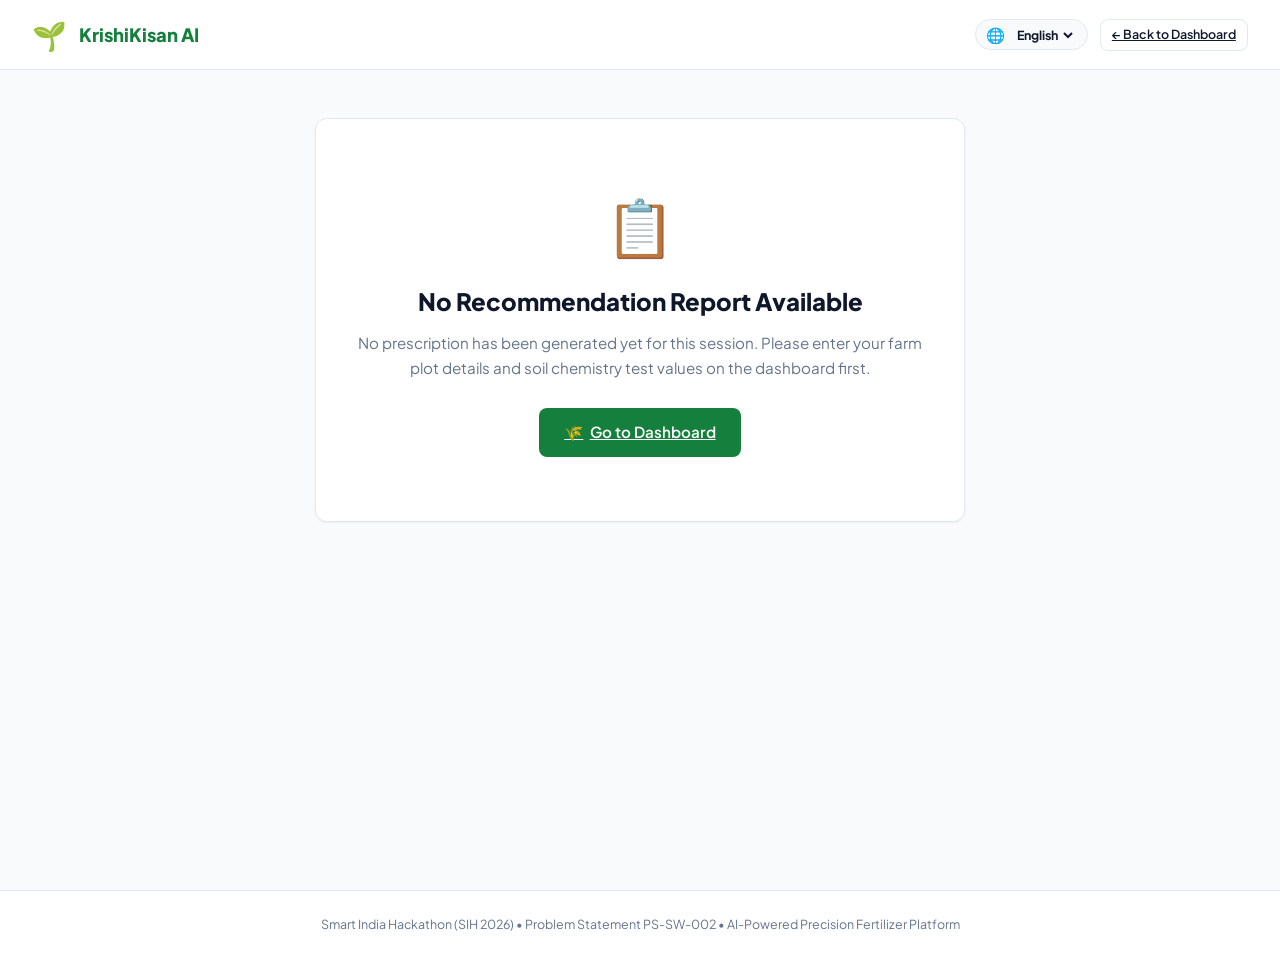
==== fertilizer_app/templates/report.html @ 24237298 "Fixed! AI Decision Drivers & Scientific Rationale Now Fully Translated" ====
<!DOCTYPE html>
<html lang="en">
<head>
    <meta charset="UTF-8">
    <meta name="viewport" content="width=device-width, initial-scale=1.0">
    <title>AI Precision Fertilizer Recommendation Report • KrishiKisan AI</title>
    <link rel="preconnect" href="https://fonts.googleapis.com">
    <link rel="preconnect" href="https://fonts.gstatic.com" crossorigin>
    <link href="https://fonts.googleapis.com/css2?family=Noto+Sans+Devanagari:wght@400;500;600;700;800&family=Noto+Sans+Gujarati:wght@400;500;600;700;800&family=Plus+Jakarta+Sans:wght@300;400;500;600;700;800&display=swap" rel="stylesheet">
    <link rel="stylesheet" href="/static/css/style.css">
</head>
<body>

    <!-- ====================================================================
         TOP NAVIGATION BAR
         ==================================================================== -->
    <header class="navbar">
        <div class="nav-brand">
            <div class="brand-icon">🌱</div>
            <div class="brand-text">
                <span class="brand-title" data-i18n="brand.title">KrishiKisan AI</span>
            </div>
        </div>
        <div class="nav-actions" style="display: flex; align-items: center; gap: 0.75rem;">
            <div class="lang-selector-wrap">
                <span class="lang-icon">🌐</span>
                <select id="langSelect" class="lang-selector-select" aria-label="Select language" onchange="window.i18n.setLanguage(this.value)">
                    <option value="en">English</option>
                    <option value="hi">हिन्दी</option>
                    <option value="gu">ગુજરાતી</option>
                </select>
            </div>
            <a href="/" class="btn btn-outline btn-sm" id="btnTopBack" data-i18n="nav.backDashboard">← Back to Dashboard</a>
        </div>
    </header>

    <!-- ====================================================================
         REPORT MAIN CONTAINER
         ==================================================================== -->
    <main class="app-container report-page-container">
        
        <!-- Empty State Container (shown when no report data exists) -->
        <div id="reportEmptyState" class="card empty-state-card" style="display: none; text-align: center; padding: 4rem 2rem; max-width: 650px; margin: 3rem auto;">
            <div style="font-size: 3.5rem; margin-bottom: 1rem;">📋</div>
            <h2 style="font-weight: 800; color: var(--text-main); margin-bottom: 0.75rem;" data-i18n="report.emptyTitle">No Recommendation Report Available</h2>
            <p style="color: var(--text-muted); font-size: 0.95rem; line-height: 1.6; margin-bottom: 1.75rem;" data-i18n="report.emptyText">
                No prescription has been generated yet for this session. Please enter your farm plot details and soil chemistry test values on the dashboard first.
            </p>
            <a href="/" class="btn btn-primary" style="padding: 0.75rem 1.5rem; font-size: 0.95rem;">
                <span>🌾</span> <span data-i18n="report.goDashboard">Go to Dashboard</span>
            </a>
        </div>

        <!-- Full Recommendation Report Content -->
        <div id="reportContent" style="display: none;">

            <!-- Report Header Card -->
            <div class="card report-header-card" style="margin-bottom: 1.5rem;">
                <div class="report-header-flex">
                    <div>
                        <span class="badge badge-accent" style="margin-bottom: 0.5rem; display: inline-block;" data-i18n="report.badgeOfficial">Official Agronomic Prescription</span>
                        <h1 class="report-title" data-i18n="report.title">Precision Fertilizer Recommendation Report</h1>
                        <p class="report-subtitle" data-i18n="report.subtitle">
                            AI Multi-Model Ensemble & ICAR Stoichiometric Nutrient Prescription
                        </p>
                    </div>
                    <div class="report-meta-box">
                        <div class="meta-pill">
                            <span class="meta-label" data-i18n="report.idLabel">Report ID:</span>
                            <strong id="repId">#-</strong>
                        </div>
                        <div class="meta-pill">
                            <span class="meta-label" data-i18n="report.generatedLabel">Generated:</span>
                            <span id="repDate">-</span>
                        </div>
                    </div>
                </div>

                <!-- Plot & Crop Context Strip -->
                <div class="plot-context-strip">
                    <div class="context-item">
                        <span class="context-icon">🌾</span>
                        <div>
                            <span class="context-label" data-i18n="report.targetCrop">Target Crop</span>
                            <strong class="context-val" id="repCrop">-</strong>
                        </div>
                    </div>
                    <div class="context-item">
                        <span class="context-icon">📐</span>
                        <div>
                            <span class="context-label" data-i18n="report.fieldArea">Field Area</span>
                            <strong class="context-val" id="repArea">-</strong>
                        </div>
                    </div>
                    <div class="context-item">
                        <span class="context-icon">🏜️</span>
                        <div>
                            <span class="context-label" data-i18n="report.soilTexture">Soil Texture</span>
                            <strong class="context-val" id="repSoilType">-</strong>
                        </div>
                    </div>
                    <div class="context-item">
                        <span class="context-icon">📍</span>
                        <div>
                            <span class="context-label" data-i18n="report.sourceBenchmark">Source Benchmark</span>
                            <strong class="context-val" id="repSource">Field Test</strong>
                        </div>
                    </div>
                </div>
            </div>

            <!-- Primary Recommendation Banner -->
            <div class="card primary-rec-banner" style="margin-bottom: 1.5rem;">
                <div class="banner-top">
                    <div>
                        <span class="banner-tag" data-i18n="report.primaryTag">Recommended Primary Formulation</span>
                        <h2 class="banner-product" id="repPrimaryFertilizer" style="font-size: 1.4rem; margin-top: 0.35rem;">-</h2>
                    </div>
                    <div class="banner-cost">
                        <span class="cost-label" data-i18n="report.estCost">Est. Total Fertilizer Cost</span>
                        <span class="cost-value" id="repTotalCost">₹0</span>
                    </div>
                </div>
                
                <div class="banner-metrics">
                    <div class="metric-item">
                        <span class="metric-label" data-i18n="report.totalQty">Total Fertilizer Quantity</span>
                        <span class="metric-val" id="repTotalQuantity">0 kg</span>
                    </div>
                    <div class="metric-item">
                        <span class="metric-label" data-i18n="report.aiConfidence">AI Model Confidence</span>
                        <span class="metric-val" id="repConfidence" style="color: #ffffff; font-weight: 800;">99.7%</span>
                    </div>
                    <div class="metric-item">
                        <span class="metric-label" data-i18n="report.appWindow">Weather Application Window</span>
                        <span class="metric-val" id="repWeatherSafety">Optimal</span>
                    </div>
                </div>
            </div>

            <!-- Warnings / Alerts Container -->
            <div id="repWarningsContainer" style="margin-bottom: 1.5rem;"></div>

            <!-- Grid Layout for Nutrient Status and Split Schedule -->
            <div class="report-grid-2col" style="display: grid; grid-template-columns: 1fr 1fr; gap: 1.5rem; margin-bottom: 1.5rem;">
                
                <!-- Left: Soil Nutrient Status Matrix -->
                <div class="card">
                    <div class="card-header">
                        <h2 class="card-title"><span>📊</span> <span data-i18n="report.diagTitle">Soil Nutrient Status & Balance</span></h2>
                        <span class="badge badge-accent" data-i18n="report.diagMatrix">Diagnostic Matrix</span>
                    </div>

                    <div class="nutrient-bar-group" style="margin-bottom: 1.25rem;">
                        <div class="nutrient-bar-header">
                            <div>
                                <strong data-i18n="report.nutrientN">Nitrogen (N)</strong>
                                <span class="unit" id="repNVal">(0.0 kg/ha)</span>
                            </div>
                            <span class="badge" id="repNStatus">LOW</span>
                        </div>
                        <div class="progress-track" style="margin-top: 0.4rem;">
                            <div class="progress-fill fill-n" id="repNBar" style="width: 35%;"></div>
                        </div>
                    </div>

                    <div class="nutrient-bar-group" style="margin-bottom: 1.25rem;">
                        <div class="nutrient-bar-header">
                            <div>
                                <strong data-i18n="report.nutrientP">Phosphorus (P₂O₅)</strong>
                                <span class="unit" id="repPVal">(0.0 kg/ha)</span>
                            </div>
                            <span class="badge" id="repPStatus">MEDIUM</span>
                        </div>
                        <div class="progress-track" style="margin-top: 0.4rem;">
                            <div class="progress-fill fill-p" id="repPBar" style="width: 50%;"></div>
                        </div>
                    </div>

                    <div class="nutrient-bar-group" style="margin-bottom: 1.25rem;">
                        <div class="nutrient-bar-header">
                            <div>
                                <strong data-i18n="report.nutrientK">Potassium (K₂O)</strong>
                                <span class="unit" id="repKVal">(0.0 kg/ha)</span>
                            </div>
                            <span class="badge" id="repKStatus">MEDIUM</span>
                        </div>
                        <div class="progress-track" style="margin-top: 0.4rem;">
                            <div class="progress-fill fill-k" id="repKBar" style="width: 65%;"></div>
                        </div>
                    </div>

                    <!-- Soil Chemistry & Micronutrient Badges -->
                    <div style="border-top: 1px solid var(--border-color); padding-top: 1rem; margin-top: 1rem;">
                        <div class="soil-chem-grid">
                            <div class="soil-chem-item">
                                <span class="soil-chem-label" data-i18n="report.soilPh">Soil pH</span>
                                <strong class="soil-chem-val" id="repPhVal">6.8 (Neutral)</strong>
                            </div>
                            <div class="soil-chem-item">
                                <span class="soil-chem-label" data-i18n="report.soilOc">Organic Carbon (OC)</span>
                                <strong class="soil-chem-val" id="repOcVal">0.55%</strong>
                            </div>
                            <div class="soil-chem-item">
                                <span class="soil-chem-label" data-i18n="report.soilEc">Electrical Cond. (EC)</span>
                                <strong class="soil-chem-val" id="repEcVal">0.45 dS/m</strong>
                            </div>
                            <div class="soil-chem-item">
                                <span class="soil-chem-label" data-i18n="report.soilZn">Zinc (Zn)</span>
                                <strong class="soil-chem-val" id="repZnVal">0.80 ppm</strong>
                            </div>
                            <div class="soil-chem-item">
                                <span class="soil-chem-label" data-i18n="report.soilB">Boron (B)</span>
                                <strong class="soil-chem-val" id="repBVal">0.50 ppm</strong>
                            </div>
                            <div class="soil-chem-item">
                                <span class="soil-chem-label" data-i18n="report.soilS">Sulphur (S)</span>
                                <strong class="soil-chem-val" id="repSVal">12.0 ppm</strong>
                            </div>
                            <div class="soil-chem-item soil-chem-item-full">
                                <span class="soil-chem-label" data-i18n="report.soilFe">Iron (Fe)</span>
                                <strong class="soil-chem-val" id="repFeVal">6.0 ppm</strong>
                            </div>
                        </div>
                    </div>
                </div>

                <!-- Right: Split Application Timeline -->
                <div class="card">
                    <div class="card-header">
                        <h2 class="card-title"><span>📅</span> <span data-i18n="report.splitTitle">Agronomic Split Application Schedule</span></h2>
                        <span class="badge badge-primary" data-i18n="report.splitBadge">3-Stage Plan</span>
                    </div>
                    <p style="font-size: 0.82rem; color: var(--text-muted); margin-bottom: 1rem;" data-i18n="report.splitDesc">
                        Multi-stage split dosing enhances Nitrogen Use Efficiency (NUE) by up to 35% and minimizes environmental leaching.
                    </p>
                    <div class="split-timeline" id="repSplitTimeline"></div>
                </div>

            </div>

            <!-- Secondary Amendments & Weather Safety Grid -->
            <div class="report-grid-2col" style="display: grid; grid-template-columns: 1fr 1fr; gap: 1.5rem; margin-bottom: 1.5rem;">
                
                <!-- Soil Amendments & Micronutrients -->
                <div class="card">
                    <div class="card-header">
                        <h2 class="card-title"><span>🧪</span> <span data-i18n="report.amendTitle">Soil Amendments & Micronutrient Prescriptions</span></h2>
                    </div>
                    <div style="font-size: 0.88rem; margin-bottom: 1rem;">
                        <strong style="color: var(--text-main); display: block; margin-bottom: 0.25rem;" data-i18n="report.phAmendHeading">🌾 Soil pH Amendment (Lime / Gypsum):</strong>
                        <p id="repPhAmendment" style="color: var(--text-muted); line-height: 1.5;">Optimal range</p>
                    </div>
                    <div style="font-size: 0.88rem;">
                        <strong style="color: var(--text-main); display: block; margin-bottom: 0.25rem;" data-i18n="report.microAmendHeading">🔬 Micronutrient Corrections (Zn, B, S, Fe):</strong>
                        <p id="repMicronutrients" style="color: var(--text-muted); line-height: 1.5;">Adequate</p>
                    </div>
                </div>

                <!-- Weather & Spray Safety Radar -->
                <div class="card">
                    <div class="card-header">
                        <h2 class="card-title"><span>🌤️</span> <span data-i18n="report.radarTitle">Agro-Meteorology & Spray Safety Radar</span></h2>
                    </div>
                    <div class="weather-preview-box" style="margin-bottom: 1rem;">
                        <div class="weather-metric">
                            <span class="w-label" data-i18n="weather.temp">Temperature</span>
                            <span class="w-val" id="repWeatherTemp">28.5 °C</span>
                        </div>
                        <div class="weather-metric">
                            <span class="w-label" data-i18n="weather.humidity">Humidity</span>
                            <span class="w-val" id="repWeatherHumidity">62 %</span>
                        </div>
                        <div class="weather-metric">
                            <span class="w-label" data-i18n="weather.rain">Rain Forecast</span>
                            <span class="w-val" id="repWeatherRain">0.0 mm</span>
                        </div>
                        <div class="weather-metric">
                            <span class="w-label" data-i18n="weather.wind">Wind Speed</span>
                            <span class="w-val" id="repWeatherWind">8.5 km/h</span>
                        </div>
                    </div>
                    <p id="repWeatherAdvisory" style="font-size: 0.85rem; color: var(--text-muted); line-height: 1.5;"></p>
                </div>

            </div>

            <!-- AI Multi-Model Ensemble & Decision Factors -->
            <div class="card" style="margin-bottom: 1.5rem;">
                <div class="card-header">
                    <div>
                        <h2 class="card-title"><span>🧠</span> <span data-i18n="report.aiTitle">AI Multi-Model Ensemble Confidence & Alternative Formulations</span></h2>
                        <span class="badge" id="repModelVersion" data-i18n="report.metaEnsemble" style="background:#e0f2fe; color:#0369a1; font-weight:700; font-size:0.75rem; padding:4px 8px; border-radius:4px; margin-top: 0.25rem; display:inline-block;">Weighted Soft-Voting Meta-Ensemble (250 RF + 250 ET + 250 HGB + Deep MLP)</span>
                    </div>
                </div>
                <p style="font-size: 0.82rem; color: var(--text-muted); margin-bottom: 0.75rem;" data-i18n="report.aiSubtitle">
                    Top-3 Alternative Formulations ranked by probability distribution:
                </p>
                <div id="repAlternativesContainer" style="display: grid; grid-template-columns: repeat(auto-fit, minmax(280px, 1fr)); gap: 0.75rem; margin-bottom: 1rem;"></div>
                
                <div style="border-top: 1px solid var(--border-color); padding-top: 0.85rem;">
                    <strong style="font-size: 0.85rem; color: var(--text-main);" data-i18n="report.decisionFactors">Key Decision Factors:</strong>
                    <ul id="repDecisionDriversList" style="margin-top: 0.4rem; padding-left: 1.2rem; font-size: 0.83rem; color: var(--text-muted); line-height: 1.6;"></ul>
                </div>
            </div>

            <!-- Explainable AI Scientific Rationale -->
            <div class="card" style="margin-bottom: 2rem;">
                <div class="card-header">
                    <h2 class="card-title"><span>💡</span> <span data-i18n="report.rationaleTitle">Explainable AI Scientific Rationale</span></h2>
                    <span class="badge badge-accent" data-i18n="report.icarBadge">ICAR Stoichiometry</span>
                </div>
                <pre id="repExplanation" style="white-space: pre-wrap; font-family: inherit; font-size: 0.85rem; color: #334155; line-height: 1.65; background: #f8fafc; padding: 1rem; border-radius: 8px; border: 1px solid var(--border-color);"></pre>
            </div>

            <!-- Bottom Actions Bar -->
            <div class="report-actions-bar no-print" style="display: flex; justify-content: flex-end; align-items: center; padding-top: 1rem; border-top: 1px solid var(--border-color); margin-bottom: 3rem;">
                <button type="button" class="btn btn-primary" id="btnDownloadPDF" onclick="downloadReportPDF()" style="display: inline-flex; align-items: center; gap: 0.5rem; font-weight: 600; padding: 0.75rem 1.5rem;">
                    <span>📥</span> <span data-i18n="report.btnDownloadPDF">Download PDF Report</span>
                </button>
            </div>

        </div>

    </main>

    <footer class="app-footer no-print">
        <p data-i18n="footer.text">Smart India Hackathon (SIH 2026) • Problem Statement PS-SW-002 • AI-Powered Precision Fertilizer Platform</p>
    </footer>

    <script src="/static/js/translations.js"></script>
    <script src="/static/js/report.js"></script>
</body>
</html>
---- static/css/style.css ----
:root {
    --primary: #15803d;
    --primary-hover: #166534;
    --primary-light: #dcfce7;
    --accent-blue: #0284c7;
    --accent-blue-light: #e0f2fe;
    --accent-amber: #d97706;
    --accent-amber-light: #fef3c7;
    --accent-rose: #e11d48;
    --bg-main: #f8fafc;
    --bg-card: #ffffff;
    --border-color: #e2e8f0;
    --text-main: #0f172a;
    --text-muted: #64748b;
    --radius-md: 8px;
    --radius-lg: 12px;
    --shadow-sm: 0 1px 2px 0 rgb(0 0 0 / 0.05);
    --shadow-md: 0 4px 6px -1px rgb(0 0 0 / 0.08), 0 2px 4px -2px rgb(0 0 0 / 0.06);
}

* {
    box-sizing: border-box;
    margin: 0;
    padding: 0;
}

body {
    font-family: 'Plus Jakarta Sans', 'Noto Sans Devanagari', 'Noto Sans Gujarati', -apple-system, BlinkMacSystemFont, "Segoe UI", Roboto, sans-serif;
    background-color: var(--bg-main);
    color: var(--text-main);
    line-height: 1.5;
    -webkit-font-smoothing: antialiased;
}

/* ====================================================================
   ANIMATION KEYFRAMES
   ==================================================================== */
@keyframes fadeInUp {
    from {
        opacity: 0;
        transform: translateY(12px);
    }
    to {
        opacity: 1;
        transform: translateY(0);
    }
}

@keyframes fadeIn {
    from {
        opacity: 0;
    }
    to {
        opacity: 1;
    }
}

@keyframes bannerShimmer {
    0% {
        background-position: 0% 50%;
    }
    50% {
        background-position: 100% 50%;
    }
    100% {
        background-position: 0% 50%;
    }
}

@keyframes progressShimmer {
    0% {
        transform: translateX(-100%);
    }
    100% {
        transform: translateX(200%);
    }
}

@keyframes pulse {
    0% {
        transform: scale(0.95);
        box-shadow: 0 0 0 0 rgba(21, 128, 61, 0.7);
    }
    70% {
        transform: scale(1);
        box-shadow: 0 0 0 6px rgba(21, 128, 61, 0);
    }
    100% {
        transform: scale(0.95);
        box-shadow: 0 0 0 0 rgba(21, 128, 61, 0);
    }
}

/* ====================================================================
   NAVBAR
   ==================================================================== */
.navbar {
    display: flex;
    justify-content: space-between;
    align-items: center;
    background: #ffffff;
    border-bottom: 1px solid var(--border-color);
    padding: 0.85rem 2rem;
    position: sticky;
    top: 0;
    z-index: 50;
    transition: box-shadow 0.25s ease;
}

.nav-brand {
    display: flex;
    align-items: center;
    gap: 0.75rem;
    cursor: default;
}

.brand-icon {
    font-size: 1.75rem;
    display: inline-block;
    transition: transform 0.3s cubic-bezier(0.34, 1.56, 0.64, 1);
}

.nav-brand:hover .brand-icon {
    transform: scale(1.15) rotate(6deg);
}

.brand-title {
    font-size: 1.15rem;
    font-weight: 800;
    color: var(--primary);
    display: block;
    line-height: 1.2;
}

.brand-subtitle {
    font-size: 0.75rem;
    color: var(--text-muted);
    font-weight: 500;
}

.nav-stats {
    display: flex;
    align-items: center;
    gap: 0.75rem;
}

/* Language Switcher */
.lang-selector-wrap {
    display: flex;
    align-items: center;
    gap: 0.35rem;
    background: var(--bg-main);
    border: 1px solid var(--border-color);
    border-radius: 9999px;
    padding: 0.35rem 0.65rem;
    transition: transform 0.2s ease, border-color 0.2s ease, box-shadow 0.2s ease;
}

.lang-selector-wrap:hover {
    transform: translateY(-1px);
    border-color: #cbd5e1;
    box-shadow: var(--shadow-sm);
}

.lang-icon {
    font-size: 0.95rem;
    line-height: 1;
    display: inline-block;
}

.lang-selector-select {
    background: transparent;
    border: none;
    outline: none;
    font-family: inherit;
    font-size: 0.78rem;
    font-weight: 700;
    color: var(--text-main);
    cursor: pointer;
    padding: 0 0.1rem;
}

.lang-selector-select option {
    background: #ffffff;
    color: var(--text-main);
    font-weight: 600;
}


.stat-pill {
    background: var(--bg-main);
    border: 1px solid var(--border-color);
    padding: 0.4rem 0.75rem;
    border-radius: 9999px;
    font-size: 0.78rem;
    display: flex;
    align-items: center;
    gap: 0.4rem;
    transition: transform 0.2s cubic-bezier(0.16, 1, 0.3, 1), border-color 0.2s ease, box-shadow 0.2s ease;
}

.stat-pill:hover {
    transform: translateY(-1px);
    border-color: #cbd5e1;
    box-shadow: var(--shadow-sm);
}

.stat-label {
    color: var(--text-muted);
}

.stat-value {
    font-weight: 700;
    color: var(--text-main);
}

.highlight-green {
    color: var(--primary);
}

.pulse-green {
    width: 8px;
    height: 8px;
    background-color: var(--primary);
    border-radius: 50%;
    box-shadow: 0 0 0 0 rgba(21, 128, 61, 0.7);
    animation: pulse 2s infinite;
}

/* ====================================================================
   APP CONTAINER
   ==================================================================== */
.app-container {
    max-width: 1380px;
    margin: 1.5rem auto;
    padding: 0 1.5rem;
    min-height: calc(100vh - 160px);
}

/* Tabs */
.tab-nav {
    display: flex;
    gap: 0.5rem;
    margin-bottom: 1.25rem;
    border-bottom: 1px solid var(--border-color);
    padding-bottom: 0.5rem;
}

.tab-btn {
    background: none;
    border: none;
    font-family: inherit;
    font-size: 0.9rem;
    font-weight: 600;
    color: var(--text-muted);
    padding: 0.6rem 1rem;
    border-radius: var(--radius-md);
    cursor: pointer;
    display: flex;
    align-items: center;
    gap: 0.5rem;
    transition: all 0.2s cubic-bezier(0.16, 1, 0.3, 1);
}

.tab-btn:hover {
    color: var(--text-main);
    background: #f1f5f9;
    transform: translateY(-1px);
}

.tab-btn.active {
    color: var(--primary);
    background: var(--primary-light);
}

.tab-pane {
    display: none;
}

.tab-pane.active {
    display: block;
    animation: fadeIn 0.3s cubic-bezier(0.16, 1, 0.3, 1) both;
}

/* Grid */
.grid-2col {
    display: grid;
    grid-template-columns: 1fr 1fr;
    gap: 1.5rem;
}

@media (max-width: 1024px) {
    .grid-2col {
        grid-template-columns: 1fr;
    }
}

/* ====================================================================
   CARD
   ==================================================================== */
.card {
    background: var(--bg-card);
    border: 1px solid var(--border-color);
    border-radius: var(--radius-lg);
    padding: 1.5rem;
    box-shadow: var(--shadow-sm);
    transition: transform 0.25s cubic-bezier(0.16, 1, 0.3, 1), box-shadow 0.25s cubic-bezier(0.16, 1, 0.3, 1), border-color 0.25s ease;
    animation: fadeInUp 0.4s cubic-bezier(0.16, 1, 0.3, 1) both;
}

.card:hover {
    transform: translateY(-2px);
    box-shadow: 0 8px 20px -4px rgba(0, 0, 0, 0.07), 0 3px 6px -2px rgba(0, 0, 0, 0.04);
    border-color: #cbd5e1;
}

.card-header {
    display: flex;
    justify-content: space-between;
    align-items: center;
    margin-bottom: 1.25rem;
}

.card-title {
    font-size: 1.05rem;
    font-weight: 700;
    color: var(--text-main);
    display: flex;
    align-items: center;
    gap: 0.5rem;
}

/* ====================================================================
   FORM STYLES
   ==================================================================== */
.form-section {
    margin-bottom: 1.25rem;
    padding-bottom: 1.25rem;
    border-bottom: 1px solid var(--border-color);
}

.form-section:last-of-type {
    border-bottom: none;
    margin-bottom: 1rem;
    padding-bottom: 0;
}

.section-heading {
    font-size: 0.85rem;
    font-weight: 700;
    color: var(--text-main);
    text-transform: uppercase;
    letter-spacing: 0.04em;
    margin-bottom: 0.85rem;
    display: block;
}

.form-row {
    display: grid;
    grid-template-columns: 1fr 1fr;
    gap: 0.85rem;
    margin-bottom: 0.85rem;
}

.form-row-3 {
    display: grid;
    grid-template-columns: 1fr 1fr 1fr;
    gap: 0.75rem;
    margin-bottom: 0.75rem;
}

.form-row-4 {
    display: grid;
    grid-template-columns: 1fr 1fr 1fr 1fr;
    gap: 0.5rem;
}

.form-group {
    display: flex;
    flex-direction: column;
    gap: 0.35rem;
    width: 100%;
}

.form-group label {
    font-size: 0.82rem;
    font-weight: 600;
    color: #334155;
    transition: color 0.15s ease;
}

.form-group:focus-within label {
    color: var(--primary);
}

.unit {
    font-size: 0.72rem;
    font-weight: 500;
    color: var(--text-muted);
}

.form-control {
    width: 100%;
    font-family: inherit;
    font-size: 0.88rem;
    padding: 0.55rem 0.75rem;
    border: 1px solid var(--border-color);
    border-radius: var(--radius-md);
    background: #ffffff;
    color: var(--text-main);
    outline: none;
    transition: border-color 0.2s ease, box-shadow 0.2s ease, transform 0.15s ease, background-color 0.15s ease;
}

.form-control:hover {
    border-color: #cbd5e1;
}

.form-control:focus {
    border-color: var(--primary);
    box-shadow: 0 0 0 3px rgba(21, 128, 61, 0.15);
    transform: translateY(-1px);
}

.form-control-sm {
    padding: 0.4rem 0.6rem;
    font-size: 0.8rem;
}

.helper-text {
    font-size: 0.72rem;
    color: var(--text-muted);
}

/* Highlight Box */
.highlight-box {
    background: #f8fafc;
    border: 1px dashed #cbd5e1;
    border-radius: var(--radius-md);
    padding: 0.85rem;
    transition: border-color 0.2s ease, background-color 0.2s ease;
}

.highlight-box:hover {
    border-color: #94a3b8;
    background: #f1f5f9;
}

.box-header {
    display: flex;
    justify-content: space-between;
    align-items: center;
}

.box-title {
    font-size: 0.82rem;
    font-weight: 700;
    color: #1e293b;
}

.autofetch-grid {
    display: grid;
    grid-template-columns: repeat(3, 1fr);
    gap: 0.75rem;
    width: 100%;
}

/* Accordion */
.micronutrients-accordion summary {
    font-size: 0.82rem;
    font-weight: 600;
    color: var(--accent-blue);
    cursor: pointer;
    outline: none;
    margin-top: 0.5rem;
    transition: color 0.15s ease;
}

.micronutrients-accordion summary:hover {
    color: #0369a1;
}

/* Weather Box */
.weather-preview-box {
    display: grid;
    grid-template-columns: repeat(4, 1fr);
    background: #f0fdf4;
    border: 1px solid #bbf7d0;
    border-radius: var(--radius-md);
    padding: 0.75rem;
    text-align: center;
    gap: 0.5rem;
    transition: border-color 0.2s ease, box-shadow 0.2s ease, transform 0.2s ease;
}

.weather-preview-box:hover {
    border-color: #86efac;
    box-shadow: 0 4px 12px rgba(21, 128, 61, 0.08);
}

.weather-metric {
    transition: transform 0.2s cubic-bezier(0.16, 1, 0.3, 1);
}

.weather-preview-box:hover .weather-metric {
    transform: translateY(-1px);
}

.w-label {
    font-size: 0.72rem;
    color: var(--text-muted);
    display: block;
}

.w-val {
    font-size: 0.88rem;
    font-weight: 700;
    color: var(--text-main);
}

/* ====================================================================
   BUTTONS
   ==================================================================== */
.btn {
    font-family: inherit;
    font-size: 0.88rem;
    font-weight: 600;
    padding: 0.6rem 1.2rem;
    border-radius: var(--radius-md);
    border: 1px solid transparent;
    cursor: pointer;
    display: inline-flex;
    align-items: center;
    justify-content: center;
    gap: 0.4rem;
    transition: transform 0.2s cubic-bezier(0.16, 1, 0.3, 1), box-shadow 0.2s cubic-bezier(0.16, 1, 0.3, 1), background-color 0.2s ease, border-color 0.2s ease;
}

.btn:hover {
    transform: translateY(-1.5px);
}

.btn:active {
    transform: translateY(0.5px) scale(0.98);
}

.btn-primary {
    background: var(--primary);
    color: #ffffff;
}

.btn-primary:hover {
    background: var(--primary-hover);
    box-shadow: 0 4px 14px rgba(21, 128, 61, 0.3);
}

.btn-secondary {
    background: #334155;
    color: #ffffff;
}

.btn-secondary:hover {
    background: #1e293b;
    box-shadow: 0 4px 12px rgba(30, 41, 59, 0.25);
}

.btn-outline {
    background: transparent;
    border-color: var(--border-color);
    color: var(--text-main);
}

.btn-outline:hover {
    background: #f1f5f9;
    border-color: #cbd5e1;
    box-shadow: var(--shadow-sm);
}

.btn-block {
    width: 100%;
}

.btn-sm {
    padding: 0.35rem 0.7rem;
    font-size: 0.78rem;
}

/* Badges */
.badge {
    font-size: 0.72rem;
    font-weight: 700;
    padding: 0.25rem 0.55rem;
    border-radius: 4px;
    text-transform: uppercase;
    letter-spacing: 0.03em;
    transition: transform 0.2s ease;
}

.badge:hover {
    transform: scale(1.05);
}

.badge-primary { background: var(--primary-light); color: var(--primary); }
.badge-accent { background: var(--accent-blue-light); color: var(--accent-blue); }
.badge-success { background: #dcfce7; color: #15803d; }
.badge-warning { background: #fef3c7; color: #b45309; }
.badge-danger { background: #fee2e2; color: #b91c1c; }

/* ====================================================================
   PRIMARY REC BANNER
   ==================================================================== */
.primary-rec-banner {
    background: linear-gradient(135deg, #15803d 0%, #166534 50%, #15803d 100%);
    background-size: 200% 200%;
    animation: fadeInUp 0.45s cubic-bezier(0.16, 1, 0.3, 1) both, bannerShimmer 9s ease infinite;
    color: #ffffff;
    border-radius: var(--radius-md);
    padding: 1.25rem;
    margin-bottom: 1.25rem;
    transition: transform 0.25s cubic-bezier(0.16, 1, 0.3, 1), box-shadow 0.25s ease;
}

.primary-rec-banner:hover {
    transform: translateY(-2px);
    box-shadow: 0 10px 24px -4px rgba(21, 128, 61, 0.35);
}

.banner-top {
    display: flex;
    justify-content: space-between;
    align-items: flex-start;
    border-bottom: 1px solid rgba(255, 255, 255, 0.2);
    padding-bottom: 0.85rem;
    margin-bottom: 0.85rem;
}

.banner-tag {
    font-size: 0.72rem;
    text-transform: uppercase;
    letter-spacing: 0.05em;
    opacity: 0.85;
}

.banner-product {
    font-size: 1.15rem;
    font-weight: 800;
    margin-top: 0.2rem;
    transition: transform 0.2s ease;
}

.banner-cost {
    text-align: right;
}

.cost-label {
    font-size: 0.72rem;
    opacity: 0.85;
    display: block;
}

.cost-value {
    font-size: 1.25rem;
    font-weight: 800;
    color: #fef08a;
    transition: transform 0.2s ease;
}

.banner-metrics {
    display: grid;
    grid-template-columns: 1fr 1fr 1fr;
    gap: 0.75rem;
}

.metric-item {
    font-size: 0.78rem;
    transition: transform 0.2s ease;
}

.primary-rec-banner:hover .metric-item {
    transform: translateY(-1px);
}

.metric-label {
    opacity: 0.8;
    display: block;
}

.metric-val {
    font-weight: 700;
    font-size: 0.95rem;
}

/* ====================================================================
   TIMELINE
   ==================================================================== */
.split-timeline {
    display: flex;
    flex-direction: column;
    gap: 0.75rem;
}

.timeline-item {
    display: flex;
    align-items: flex-start;
    gap: 0.75rem;
    background: #f8fafc;
    border: 1px solid var(--border-color);
    padding: 0.75rem;
    border-radius: var(--radius-md);
    transition: transform 0.22s cubic-bezier(0.16, 1, 0.3, 1), background-color 0.2s ease, border-color 0.2s ease, box-shadow 0.2s ease;
}

.timeline-item:hover {
    transform: translateX(4px);
    background: #ffffff;
    border-color: #86efac;
    box-shadow: 0 4px 12px rgba(0, 0, 0, 0.05);
}

.timeline-step {
    background: var(--primary);
    color: #ffffff;
    font-weight: 800;
    font-size: 0.75rem;
    width: 24px;
    height: 24px;
    border-radius: 50%;
    display: flex;
    align-items: center;
    justify-content: center;
    flex-shrink: 0;
    transition: transform 0.25s cubic-bezier(0.34, 1.56, 0.64, 1), box-shadow 0.25s ease;
}

.timeline-item:hover .timeline-step {
    transform: scale(1.15);
    box-shadow: 0 0 0 3px rgba(21, 128, 61, 0.2);
}

.timeline-content {
    flex-grow: 1;
}

.timeline-title {
    font-size: 0.85rem;
    font-weight: 700;
    color: var(--text-main);
    display: flex;
    justify-content: space-between;
}

.timeline-desc {
    font-size: 0.78rem;
    color: var(--text-muted);
    margin-top: 0.2rem;
}

/* ====================================================================
   PROGRESS BARS
   ==================================================================== */
.nutrient-bar-group {
    margin-bottom: 0.85rem;
}

.nutrient-bar-header {
    display: flex;
    justify-content: space-between;
    font-size: 0.78rem;
    font-weight: 700;
    margin-bottom: 0.3rem;
}

.progress-track {
    background: #e2e8f0;
    height: 8px;
    border-radius: 9999px;
    overflow: hidden;
    position: relative;
}

.progress-fill {
    height: 100%;
    border-radius: 9999px;
    transition: width 0.8s cubic-bezier(0.16, 1, 0.3, 1);
    position: relative;
    overflow: hidden;
}

.progress-fill::after {
    content: '';
    position: absolute;
    top: 0;
    left: 0;
    right: 0;
    bottom: 0;
    background: linear-gradient(90deg, transparent, rgba(255, 255, 255, 0.35), transparent);
    transform: translateX(-100%);
    animation: progressShimmer 3s infinite cubic-bezier(0.4, 0, 0.2, 1);
}

.fill-n { background: var(--primary); }
.fill-p { background: var(--accent-amber); }
.fill-k { background: var(--accent-blue); }

/* Soil Chemistry Diagnostic Grid */
.soil-chem-grid {
    display: grid;
    grid-template-columns: repeat(2, 1fr);
    gap: 0.6rem;
    margin-top: 1rem;
}

.soil-chem-item {
    background: #f8fafc;
    border: 1px solid var(--border-color);
    border-radius: var(--radius-md);
    padding: 0.55rem 0.75rem;
    display: flex;
    flex-direction: column;
    justify-content: center;
    gap: 0.2rem;
    min-height: 52px;
    transition: transform 0.2s cubic-bezier(0.16, 1, 0.3, 1), border-color 0.2s ease, background-color 0.2s ease;
}

.soil-chem-item:hover {
    background: #ffffff;
    border-color: #cbd5e1;
    transform: translateY(-1px);
    box-shadow: var(--shadow-sm);
}

.soil-chem-item-full {
    grid-column: span 2;
    flex-direction: row;
    justify-content: space-between;
    align-items: center;
}

.soil-chem-label {
    font-size: 0.72rem;
    color: var(--text-muted);
    font-weight: 600;
    text-transform: uppercase;
    letter-spacing: 0.03em;
}

.soil-chem-val {
    font-size: 0.85rem;
    font-weight: 700;
    color: var(--text-main);
    word-break: break-word;
}


/* Table */
.table-responsive {
    overflow-x: auto;
}

.data-table {
    width: 100%;
    border-collapse: collapse;
    font-size: 0.85rem;
    text-align: left;
}

.data-table th {
    background: #f8fafc;
    color: var(--text-muted);
    font-weight: 700;
    padding: 0.75rem 1rem;
    border-bottom: 1px solid var(--border-color);
}

.data-table td {
    padding: 0.75rem 1rem;
    border-bottom: 1px solid var(--border-color);
    color: var(--text-main);
    transition: background-color 0.15s ease;
}

.data-table tr:hover td {
    background-color: #f8fafc;
}

/* Footer */
.app-footer {
    text-align: center;
    padding: 1.5rem;
    font-size: 0.78rem;
    color: var(--text-muted);
    border-top: 1px solid var(--border-color);
    background: #ffffff;
    margin-top: 2rem;
}

/* Dashboard Input Form Container */
.dashboard-form-section {
    width: 100%;
}

.dashboard-form-container {
    max-width: 860px;
    margin: 0 auto;
}

/* ====================================================================
   REPORT PAGE CONTAINER & COMPONENTS
   ==================================================================== */
.report-page-container {
    max-width: 1040px;
    margin: 1.5rem auto;
}

.report-header-card {
    animation-delay: 0.05s;
}

.report-header-flex {
    display: flex;
    justify-content: space-between;
    align-items: flex-start;
    gap: 1rem;
    margin-bottom: 1.25rem;
    flex-wrap: wrap;
}

.report-title {
    font-size: 1.5rem;
    font-weight: 800;
    color: var(--text-main);
    line-height: 1.2;
}

.report-subtitle {
    font-size: 0.85rem;
    color: var(--text-muted);
    margin-top: 0.25rem;
}

.report-meta-box {
    display: flex;
    flex-direction: column;
    gap: 0.35rem;
    align-items: flex-end;
}

.meta-pill {
    background: #f8fafc;
    border: 1px solid var(--border-color);
    padding: 0.3rem 0.65rem;
    border-radius: 6px;
    font-size: 0.78rem;
    display: flex;
    gap: 0.35rem;
    transition: transform 0.2s ease, border-color 0.2s ease;
}

.meta-pill:hover {
    transform: translateY(-1px);
    border-color: #cbd5e1;
}

.plot-context-strip {
    display: grid;
    grid-template-columns: repeat(4, 1fr);
    gap: 0.85rem;
    background: #f8fafc;
    border: 1px solid var(--border-color);
    border-radius: var(--radius-md);
    padding: 0.85rem 1rem;
    margin-top: 1rem;
    transition: border-color 0.2s ease, box-shadow 0.2s ease;
}

.plot-context-strip:hover {
    border-color: #cbd5e1;
    box-shadow: var(--shadow-sm);
}

.context-item {
    display: flex;
    align-items: center;
    gap: 0.6rem;
    transition: transform 0.2s cubic-bezier(0.16, 1, 0.3, 1);
}

.context-item:hover {
    transform: translateY(-1px);
}

.context-icon {
    font-size: 1.35rem;
    display: inline-block;
    transition: transform 0.25s cubic-bezier(0.34, 1.56, 0.64, 1);
}

.context-item:hover .context-icon {
    transform: scale(1.2);
}

.context-label {
    display: block;
    font-size: 0.72rem;
    text-transform: uppercase;
    color: var(--text-muted);
    font-weight: 600;
    letter-spacing: 0.03em;
}

.context-val {
    display: block;
    font-size: 0.88rem;
    color: var(--text-main);
    font-weight: 700;
}

/* Staggered entrance for report grid cards */
.report-grid-2col > .card:nth-child(1) {
    animation-delay: 0.1s;
}

.report-grid-2col > .card:nth-child(2) {
    animation-delay: 0.18s;
}

@media (max-width: 860px) {
    .report-grid-2col {
        grid-template-columns: 1fr !important;
    }
    .plot-context-strip {
        grid-template-columns: 1fr 1fr;
    }
    .report-meta-box {
        align-items: flex-start;
    }
}

@media (max-width: 540px) {
    .plot-context-strip {
        grid-template-columns: 1fr;
    }
}

/* ====================================================================
   ACCESSIBILITY & REDUCED MOTION
   ==================================================================== */
@media (prefers-reduced-motion: reduce) {
    *,
    *::before,
    *::after {
        animation-duration: 0.01ms !important;
        animation-iteration-count: 1 !important;
        transition-duration: 0.01ms !important;
        scroll-behavior: auto !important;
    }
}

/* ====================================================================
   PDF PAGE BREAK & PRINT RULES
   ==================================================================== */
@page {
    size: A4 portrait;
    margin: 10mm;
}

.report-header-card,
.primary-rec-banner,
.timeline-item,
.nutrient-bar-group,
.weather-preview-box,
.plot-context-strip {
    break-inside: avoid !important;
    page-break-inside: avoid !important;
}

.report-grid-2col {
    break-inside: auto;
    page-break-inside: auto;
}

.primary-rec-banner .metric-val {
    color: #ffffff !important;
    font-weight: 800;
}

.primary-rec-banner .metric-val.highlight-green {
    color: #ffffff !important;
}

.primary-rec-banner .metric-label {
    color: rgba(255, 255, 255, 0.9) !important;
}

/* Print Styles */
@media print {
    .navbar, .app-footer, .no-print, .btn, #btnTopBack, #btnGenerateRec, .report-actions-bar {
        display: none !important;
    }
    body {
        background: #ffffff !important;
        font-size: 11pt;
    }
    .app-container {
        max-width: 100% !important;
        margin: 0 !important;
        padding: 0 !important;
    }
    .card,
    .primary-rec-banner,
    .timeline-item,
    .stat-pill,
    .weather-preview-box,
    .context-item {
        box-shadow: none !important;
        border: 1px solid #cbd5e1 !important;
        page-break-inside: auto;
        margin-bottom: 1rem !important;
        animation: none !important;
        transition: none !important;
        transform: none !important;
    }
    .progress-fill::after {
        display: none !important;
    }
}
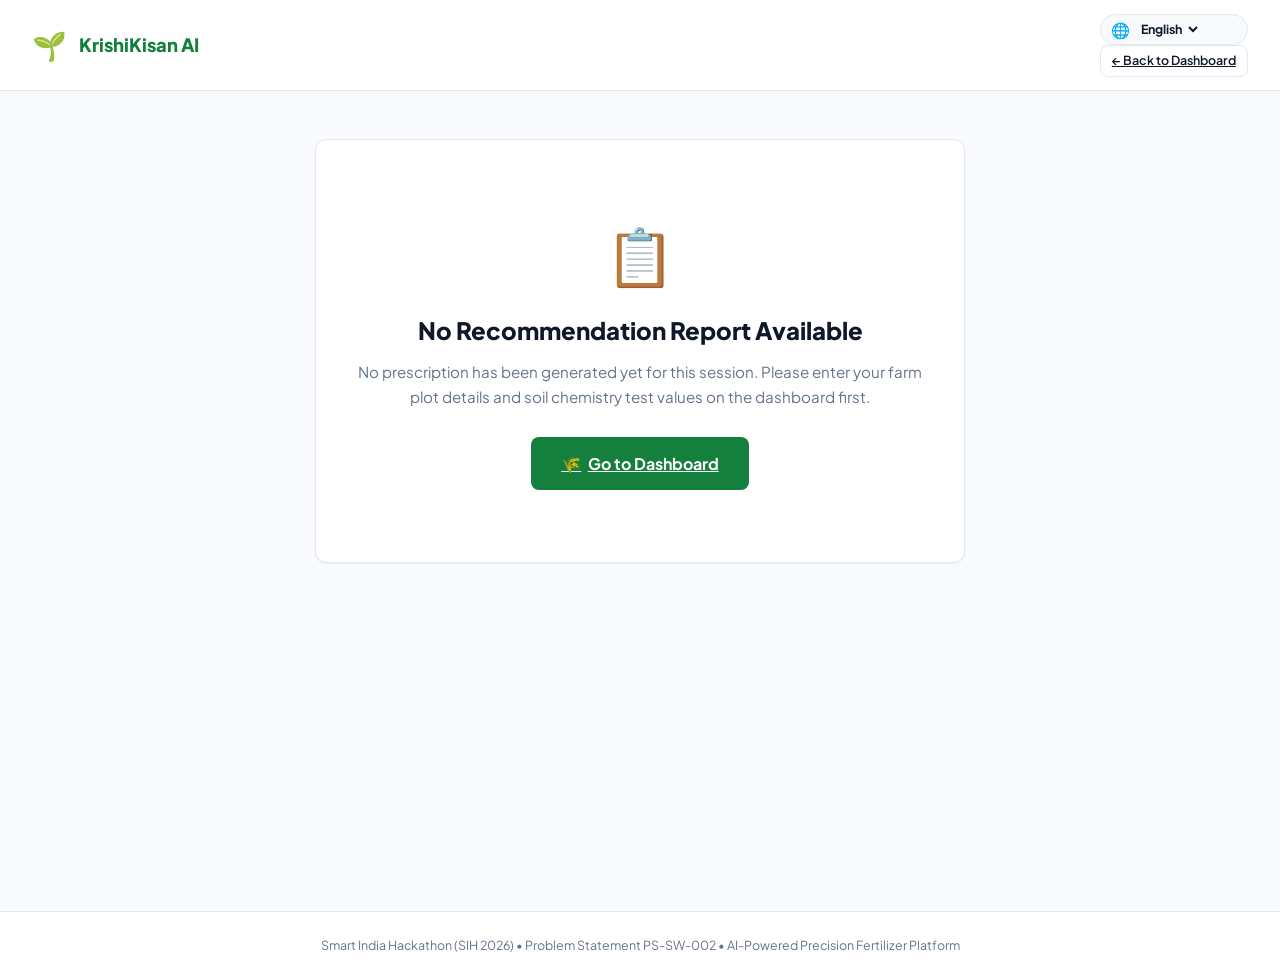
==== commit a5c17b8b: "alligment fixed" ====
--- a/fertilizer_app/templates/report.html
+++ b/fertilizer_app/templates/report.html
@@ -21,7 +21,7 @@
                 <span class="brand-title" data-i18n="brand.title">KrishiKisan AI</span>
             </div>
         </div>
-        <div class="nav-actions" style="display: flex; align-items: center; gap: 0.75rem;">
+        <div class="nav-actions">
             <div class="lang-selector-wrap">
                 <span class="lang-icon">🌐</span>
                 <select id="langSelect" class="lang-selector-select" aria-label="Select language" onchange="window.i18n.setLanguage(this.value)">
@@ -39,14 +39,14 @@
          ==================================================================== -->
     <main class="app-container report-page-container">
         
-        <!-- Empty State Container (shown when no report data exists) -->
-        <div id="reportEmptyState" class="card empty-state-card" style="display: none; text-align: center; padding: 4rem 2rem; max-width: 650px; margin: 3rem auto;">
-            <div style="font-size: 3.5rem; margin-bottom: 1rem;">📋</div>
-            <h2 style="font-weight: 800; color: var(--text-main); margin-bottom: 0.75rem;" data-i18n="report.emptyTitle">No Recommendation Report Available</h2>
-            <p style="color: var(--text-muted); font-size: 0.95rem; line-height: 1.6; margin-bottom: 1.75rem;" data-i18n="report.emptyText">
+        <!-- Empty State Container -->
+        <div id="reportEmptyState" class="card empty-state-card" style="display: none;">
+            <div class="empty-icon">📋</div>
+            <h2 class="empty-title" data-i18n="report.emptyTitle">No Recommendation Report Available</h2>
+            <p class="empty-desc" data-i18n="report.emptyText">
                 No prescription has been generated yet for this session. Please enter your farm plot details and soil chemistry test values on the dashboard first.
             </p>
-            <a href="/" class="btn btn-primary" style="padding: 0.75rem 1.5rem; font-size: 0.95rem;">
+            <a href="/" class="btn btn-primary btn-lg">
                 <span>🌾</span> <span data-i18n="report.goDashboard">Go to Dashboard</span>
             </a>
         </div>
@@ -55,10 +55,10 @@
         <div id="reportContent" style="display: none;">
 
             <!-- Report Header Card -->
-            <div class="card report-header-card" style="margin-bottom: 1.5rem;">
+            <div class="card report-header-card">
                 <div class="report-header-flex">
-                    <div>
-                        <span class="badge badge-accent" style="margin-bottom: 0.5rem; display: inline-block;" data-i18n="report.badgeOfficial">Official Agronomic Prescription</span>
+                    <div class="report-title-group">
+                        <span class="badge badge-accent report-badge-pill" data-i18n="report.badgeOfficial">Official Agronomic Prescription</span>
                         <h1 class="report-title" data-i18n="report.title">Precision Fertilizer Recommendation Report</h1>
                         <p class="report-subtitle" data-i18n="report.subtitle">
                             AI Multi-Model Ensemble & ICAR Stoichiometric Nutrient Prescription
@@ -67,11 +67,11 @@
                     <div class="report-meta-box">
                         <div class="meta-pill">
                             <span class="meta-label" data-i18n="report.idLabel">Report ID:</span>
-                            <strong id="repId">#-</strong>
+                            <strong id="repId" class="meta-val">#-</strong>
                         </div>
                         <div class="meta-pill">
                             <span class="meta-label" data-i18n="report.generatedLabel">Generated:</span>
-                            <span id="repDate">-</span>
+                            <span id="repDate" class="meta-val">-</span>
                         </div>
                     </div>
                 </div>
@@ -80,28 +80,28 @@
                 <div class="plot-context-strip">
                     <div class="context-item">
                         <span class="context-icon">🌾</span>
-                        <div>
+                        <div class="context-text-wrap">
                             <span class="context-label" data-i18n="report.targetCrop">Target Crop</span>
                             <strong class="context-val" id="repCrop">-</strong>
                         </div>
                     </div>
                     <div class="context-item">
                         <span class="context-icon">📐</span>
-                        <div>
+                        <div class="context-text-wrap">
                             <span class="context-label" data-i18n="report.fieldArea">Field Area</span>
                             <strong class="context-val" id="repArea">-</strong>
                         </div>
                     </div>
                     <div class="context-item">
                         <span class="context-icon">🏜️</span>
-                        <div>
+                        <div class="context-text-wrap">
                             <span class="context-label" data-i18n="report.soilTexture">Soil Texture</span>
                             <strong class="context-val" id="repSoilType">-</strong>
                         </div>
                     </div>
                     <div class="context-item">
                         <span class="context-icon">📍</span>
-                        <div>
+                        <div class="context-text-wrap">
                             <span class="context-label" data-i18n="report.sourceBenchmark">Source Benchmark</span>
                             <strong class="context-val" id="repSource">Field Test</strong>
                         </div>
@@ -110,11 +110,11 @@
             </div>
 
             <!-- Primary Recommendation Banner -->
-            <div class="card primary-rec-banner" style="margin-bottom: 1.5rem;">
+            <div class="card primary-rec-banner">
                 <div class="banner-top">
-                    <div>
+                    <div class="banner-product-wrap">
                         <span class="banner-tag" data-i18n="report.primaryTag">Recommended Primary Formulation</span>
-                        <h2 class="banner-product" id="repPrimaryFertilizer" style="font-size: 1.4rem; margin-top: 0.35rem;">-</h2>
+                        <h2 class="banner-product" id="repPrimaryFertilizer">-</h2>
                     </div>
                     <div class="banner-cost">
                         <span class="cost-label" data-i18n="report.estCost">Est. Total Fertilizer Cost</span>
@@ -129,7 +129,7 @@
                     </div>
                     <div class="metric-item">
                         <span class="metric-label" data-i18n="report.aiConfidence">AI Model Confidence</span>
-                        <span class="metric-val" id="repConfidence" style="color: #ffffff; font-weight: 800;">99.7%</span>
+                        <span class="metric-val highlight-confidence" id="repConfidence">99.7%</span>
                     </div>
                     <div class="metric-item">
                         <span class="metric-label" data-i18n="report.appWindow">Weather Application Window</span>
@@ -139,59 +139,62 @@
             </div>
 
             <!-- Warnings / Alerts Container -->
-            <div id="repWarningsContainer" style="margin-bottom: 1.5rem;"></div>
+            <div id="repWarningsContainer" class="report-warnings-wrap"></div>
 
             <!-- Grid Layout for Nutrient Status and Split Schedule -->
-            <div class="report-grid-2col" style="display: grid; grid-template-columns: 1fr 1fr; gap: 1.5rem; margin-bottom: 1.5rem;">
+            <div class="report-grid-2col">
                 
                 <!-- Left: Soil Nutrient Status Matrix -->
-                <div class="card">
+                <div class="card report-section-card">
                     <div class="card-header">
                         <h2 class="card-title"><span>📊</span> <span data-i18n="report.diagTitle">Soil Nutrient Status & Balance</span></h2>
                         <span class="badge badge-accent" data-i18n="report.diagMatrix">Diagnostic Matrix</span>
                     </div>
 
-                    <div class="nutrient-bar-group" style="margin-bottom: 1.25rem;">
-                        <div class="nutrient-bar-header">
-                            <div>
-                                <strong data-i18n="report.nutrientN">Nitrogen (N)</strong>
-                                <span class="unit" id="repNVal">(0.0 kg/ha)</span>
-                            </div>
-                            <span class="badge" id="repNStatus">LOW</span>
-                        </div>
-                        <div class="progress-track" style="margin-top: 0.4rem;">
-                            <div class="progress-fill fill-n" id="repNBar" style="width: 35%;"></div>
-                        </div>
-                    </div>
-
-                    <div class="nutrient-bar-group" style="margin-bottom: 1.25rem;">
-                        <div class="nutrient-bar-header">
-                            <div>
-                                <strong data-i18n="report.nutrientP">Phosphorus (P₂O₅)</strong>
-                                <span class="unit" id="repPVal">(0.0 kg/ha)</span>
-                            </div>
-                            <span class="badge" id="repPStatus">MEDIUM</span>
-                        </div>
-                        <div class="progress-track" style="margin-top: 0.4rem;">
-                            <div class="progress-fill fill-p" id="repPBar" style="width: 50%;"></div>
-                        </div>
-                    </div>
-
-                    <div class="nutrient-bar-group" style="margin-bottom: 1.25rem;">
-                        <div class="nutrient-bar-header">
-                            <div>
-                                <strong data-i18n="report.nutrientK">Potassium (K₂O)</strong>
-                                <span class="unit" id="repKVal">(0.0 kg/ha)</span>
-                            </div>
-                            <span class="badge" id="repKStatus">MEDIUM</span>
-                        </div>
-                        <div class="progress-track" style="margin-top: 0.4rem;">
-                            <div class="progress-fill fill-k" id="repKBar" style="width: 65%;"></div>
+                    <!-- Macro Nutrients (N, P, K) with Progress Bars -->
+                    <div class="nutrient-bars-container">
+                        <div class="nutrient-bar-group">
+                            <div class="nutrient-bar-header">
+                                <div class="nutrient-name-wrap">
+                                    <strong class="nutrient-name" data-i18n="report.nutrientN">Nitrogen (N)</strong>
+                                    <span class="unit" id="repNVal">(0.0 kg/ha)</span>
+                                </div>
+                                <span class="badge" id="repNStatus">LOW</span>
+                            </div>
+                            <div class="progress-track">
+                                <div class="progress-fill fill-n" id="repNBar" style="width: 35%;"></div>
+                            </div>
+                        </div>
+
+                        <div class="nutrient-bar-group">
+                            <div class="nutrient-bar-header">
+                                <div class="nutrient-name-wrap">
+                                    <strong class="nutrient-name" data-i18n="report.nutrientP">Phosphorus (P₂O₅)</strong>
+                                    <span class="unit" id="repPVal">(0.0 kg/ha)</span>
+                                </div>
+                                <span class="badge" id="repPStatus">MEDIUM</span>
+                            </div>
+                            <div class="progress-track">
+                                <div class="progress-fill fill-p" id="repPBar" style="width: 50%;"></div>
+                            </div>
+                        </div>
+
+                        <div class="nutrient-bar-group">
+                            <div class="nutrient-bar-header">
+                                <div class="nutrient-name-wrap">
+                                    <strong class="nutrient-name" data-i18n="report.nutrientK">Potassium (K₂O)</strong>
+                                    <span class="unit" id="repKVal">(0.0 kg/ha)</span>
+                                </div>
+                                <span class="badge" id="repKStatus">MEDIUM</span>
+                            </div>
+                            <div class="progress-track">
+                                <div class="progress-fill fill-k" id="repKBar" style="width: 65%;"></div>
+                            </div>
                         </div>
                     </div>
 
                     <!-- Soil Chemistry & Micronutrient Badges -->
-                    <div style="border-top: 1px solid var(--border-color); padding-top: 1rem; margin-top: 1rem;">
+                    <div class="soil-chem-divider">
                         <div class="soil-chem-grid">
                             <div class="soil-chem-item">
                                 <span class="soil-chem-label" data-i18n="report.soilPh">Soil pH</span>
@@ -226,12 +229,12 @@
                 </div>
 
                 <!-- Right: Split Application Timeline -->
-                <div class="card">
+                <div class="card report-section-card">
                     <div class="card-header">
                         <h2 class="card-title"><span>📅</span> <span data-i18n="report.splitTitle">Agronomic Split Application Schedule</span></h2>
                         <span class="badge badge-primary" data-i18n="report.splitBadge">3-Stage Plan</span>
                     </div>
-                    <p style="font-size: 0.82rem; color: var(--text-muted); margin-bottom: 1rem;" data-i18n="report.splitDesc">
+                    <p class="section-lead-desc" data-i18n="report.splitDesc">
                         Multi-stage split dosing enhances Nitrogen Use Efficiency (NUE) by up to 35% and minimizes environmental leaching.
                     </p>
                     <div class="split-timeline" id="repSplitTimeline"></div>
@@ -240,29 +243,29 @@
             </div>
 
             <!-- Secondary Amendments & Weather Safety Grid -->
-            <div class="report-grid-2col" style="display: grid; grid-template-columns: 1fr 1fr; gap: 1.5rem; margin-bottom: 1.5rem;">
+            <div class="report-grid-2col">
                 
                 <!-- Soil Amendments & Micronutrients -->
-                <div class="card">
+                <div class="card report-section-card">
                     <div class="card-header">
                         <h2 class="card-title"><span>🧪</span> <span data-i18n="report.amendTitle">Soil Amendments & Micronutrient Prescriptions</span></h2>
                     </div>
-                    <div style="font-size: 0.88rem; margin-bottom: 1rem;">
-                        <strong style="color: var(--text-main); display: block; margin-bottom: 0.25rem;" data-i18n="report.phAmendHeading">🌾 Soil pH Amendment (Lime / Gypsum):</strong>
-                        <p id="repPhAmendment" style="color: var(--text-muted); line-height: 1.5;">Optimal range</p>
-                    </div>
-                    <div style="font-size: 0.88rem;">
-                        <strong style="color: var(--text-main); display: block; margin-bottom: 0.25rem;" data-i18n="report.microAmendHeading">🔬 Micronutrient Corrections (Zn, B, S, Fe):</strong>
-                        <p id="repMicronutrients" style="color: var(--text-muted); line-height: 1.5;">Adequate</p>
+                    <div class="amend-block">
+                        <strong class="amend-heading" data-i18n="report.phAmendHeading">🌾 Soil pH Amendment (Lime / Gypsum):</strong>
+                        <p id="repPhAmendment" class="amend-body">Optimal range</p>
+                    </div>
+                    <div class="amend-block">
+                        <strong class="amend-heading" data-i18n="report.microAmendHeading">🔬 Micronutrient Corrections (Zn, B, S, Fe):</strong>
+                        <p id="repMicronutrients" class="amend-body">Adequate</p>
                     </div>
                 </div>
 
                 <!-- Weather & Spray Safety Radar -->
-                <div class="card">
+                <div class="card report-section-card">
                     <div class="card-header">
                         <h2 class="card-title"><span>🌤️</span> <span data-i18n="report.radarTitle">Agro-Meteorology & Spray Safety Radar</span></h2>
                     </div>
-                    <div class="weather-preview-box" style="margin-bottom: 1rem;">
+                    <div class="weather-preview-box report-weather-box">
                         <div class="weather-metric">
                             <span class="w-label" data-i18n="weather.temp">Temperature</span>
                             <span class="w-val" id="repWeatherTemp">28.5 °C</span>
@@ -280,42 +283,45 @@
                             <span class="w-val" id="repWeatherWind">8.5 km/h</span>
                         </div>
                     </div>
-                    <p id="repWeatherAdvisory" style="font-size: 0.85rem; color: var(--text-muted); line-height: 1.5;"></p>
+                    <div class="weather-advisory-container">
+                        <span class="advisory-icon">📢</span>
+                        <p id="repWeatherAdvisory" class="weather-advisory-text"></p>
+                    </div>
                 </div>
 
             </div>
 
             <!-- AI Multi-Model Ensemble & Decision Factors -->
-            <div class="card" style="margin-bottom: 1.5rem;">
+            <div class="card report-section-card" style="margin-bottom: 1.75rem;">
                 <div class="card-header">
-                    <div>
+                    <div class="header-with-badge">
                         <h2 class="card-title"><span>🧠</span> <span data-i18n="report.aiTitle">AI Multi-Model Ensemble Confidence & Alternative Formulations</span></h2>
-                        <span class="badge" id="repModelVersion" data-i18n="report.metaEnsemble" style="background:#e0f2fe; color:#0369a1; font-weight:700; font-size:0.75rem; padding:4px 8px; border-radius:4px; margin-top: 0.25rem; display:inline-block;">Weighted Soft-Voting Meta-Ensemble (250 RF + 250 ET + 250 HGB + Deep MLP)</span>
-                    </div>
-                </div>
-                <p style="font-size: 0.82rem; color: var(--text-muted); margin-bottom: 0.75rem;" data-i18n="report.aiSubtitle">
+                        <span class="badge badge-info" id="repModelVersion" data-i18n="report.metaEnsemble">Weighted Soft-Voting Meta-Ensemble (250 RF + 250 ET + 250 HGB + Deep MLP)</span>
+                    </div>
+                </div>
+                <p class="section-lead-desc" data-i18n="report.aiSubtitle">
                     Top-3 Alternative Formulations ranked by probability distribution:
                 </p>
-                <div id="repAlternativesContainer" style="display: grid; grid-template-columns: repeat(auto-fit, minmax(280px, 1fr)); gap: 0.75rem; margin-bottom: 1rem;"></div>
+                <div id="repAlternativesContainer" class="alternatives-grid"></div>
                 
-                <div style="border-top: 1px solid var(--border-color); padding-top: 0.85rem;">
-                    <strong style="font-size: 0.85rem; color: var(--text-main);" data-i18n="report.decisionFactors">Key Decision Factors:</strong>
-                    <ul id="repDecisionDriversList" style="margin-top: 0.4rem; padding-left: 1.2rem; font-size: 0.83rem; color: var(--text-muted); line-height: 1.6;"></ul>
+                <div class="decision-drivers-wrap">
+                    <strong class="decision-drivers-heading" data-i18n="report.decisionFactors">Key Decision Factors:</strong>
+                    <ul id="repDecisionDriversList" class="decision-drivers-list"></ul>
                 </div>
             </div>
 
             <!-- Explainable AI Scientific Rationale -->
-            <div class="card" style="margin-bottom: 2rem;">
+            <div class="card report-section-card" style="margin-bottom: 2.25rem;">
                 <div class="card-header">
                     <h2 class="card-title"><span>💡</span> <span data-i18n="report.rationaleTitle">Explainable AI Scientific Rationale</span></h2>
                     <span class="badge badge-accent" data-i18n="report.icarBadge">ICAR Stoichiometry</span>
                 </div>
-                <pre id="repExplanation" style="white-space: pre-wrap; font-family: inherit; font-size: 0.85rem; color: #334155; line-height: 1.65; background: #f8fafc; padding: 1rem; border-radius: 8px; border: 1px solid var(--border-color);"></pre>
+                <div id="repExplanation" class="scientific-rationale-box"></div>
             </div>
 
             <!-- Bottom Actions Bar -->
-            <div class="report-actions-bar no-print" style="display: flex; justify-content: flex-end; align-items: center; padding-top: 1rem; border-top: 1px solid var(--border-color); margin-bottom: 3rem;">
-                <button type="button" class="btn btn-primary" id="btnDownloadPDF" onclick="downloadReportPDF()" style="display: inline-flex; align-items: center; gap: 0.5rem; font-weight: 600; padding: 0.75rem 1.5rem;">
+            <div class="report-actions-bar no-print">
+                <button type="button" class="btn btn-primary btn-lg" id="btnDownloadPDF" onclick="downloadReportPDF()">
                     <span>📥</span> <span data-i18n="report.btnDownloadPDF">Download PDF Report</span>
                 </button>
             </div>
--- a/static/css/style.css
+++ b/static/css/style.css
@@ -518,6 +518,105 @@
     color: var(--text-main);
 }
 
+.weather-header-wrap {
+    display: flex;
+    justify-content: space-between;
+    align-items: center;
+    margin-bottom: 0.5rem;
+    flex-wrap: wrap;
+    gap: 0.4rem;
+}
+
+.weather-location-badge {
+    font-size: 0.76rem;
+    font-weight: 600;
+    color: var(--primary);
+    background: #ecfdf5;
+    border: 1px solid #a7f3d0;
+    padding: 0.2rem 0.55rem;
+    border-radius: 9999px;
+    display: inline-flex;
+    align-items: center;
+    gap: 0.25rem;
+}
+
+.weather-actions {
+    display: inline-flex;
+    align-items: center;
+    gap: 0.35rem;
+}
+
+.btn-weather-action {
+    background: #ffffff;
+    border: 1px solid var(--border-color);
+    border-radius: var(--radius-sm);
+    padding: 0.18rem 0.45rem;
+    font-size: 0.72rem;
+    font-weight: 600;
+    color: var(--text-muted);
+    cursor: pointer;
+    display: inline-flex;
+    align-items: center;
+    gap: 0.25rem;
+    transition: all 0.2s ease;
+}
+
+.btn-weather-action:hover {
+    background: #f8fafc;
+    color: var(--primary);
+    border-color: var(--primary-light);
+}
+
+.weather-error-box {
+    background: #fef2f2;
+    border: 1px solid #fecaca;
+    border-radius: var(--radius-md);
+    padding: 0.6rem 0.75rem;
+    margin-bottom: 0.5rem;
+    font-size: 0.8rem;
+    color: #991b1b;
+    display: flex;
+    align-items: center;
+    justify-content: space-between;
+    gap: 0.5rem;
+}
+
+.btn-weather-retry {
+    background: #ef4444;
+    color: #ffffff;
+    border: none;
+    border-radius: 4px;
+    padding: 0.2rem 0.55rem;
+    font-size: 0.74rem;
+    font-weight: 600;
+    cursor: pointer;
+    transition: background 0.2s ease;
+}
+
+.btn-weather-retry:hover {
+    background: #dc2626;
+}
+
+.weather-footer-meta {
+    display: flex;
+    justify-content: space-between;
+    align-items: center;
+    margin-top: 0.35rem;
+    font-size: 0.68rem;
+    color: var(--text-muted);
+    padding: 0 0.2rem;
+}
+
+.spin-icon {
+    display: inline-block;
+    animation: spinAnim 0.8s linear infinite;
+}
+
+@keyframes spinAnim {
+    from { transform: rotate(0deg); }
+    to { transform: rotate(360deg); }
+}
+
 /* ====================================================================
    BUTTONS
    ==================================================================== */
@@ -906,14 +1005,23 @@
 }
 
 /* ====================================================================
-   REPORT PAGE CONTAINER & COMPONENTS
+   REPORT PAGE CONTAINER & COMPONENTS (POLISHED TYPOGRAPHY & LAYOUT)
    ==================================================================== */
 .report-page-container {
-    max-width: 1040px;
-    margin: 1.5rem auto;
+    max-width: 1080px;
+    margin: 2rem auto;
+    padding: 0 1.25rem;
+    word-break: normal;
+    overflow-wrap: break-word;
 }
 
 .report-header-card {
+    padding: 2rem;
+    border-radius: 12px;
+    margin-bottom: 1.75rem;
+    border: 1px solid var(--border-color);
+    background: #ffffff;
+    box-shadow: var(--shadow-sm);
     animation-delay: 0.05s;
 }
 
@@ -921,39 +1029,60 @@
     display: flex;
     justify-content: space-between;
     align-items: flex-start;
-    gap: 1rem;
-    margin-bottom: 1.25rem;
+    gap: 1.5rem;
+    margin-bottom: 1.5rem;
     flex-wrap: wrap;
 }
 
+.report-title-group {
+    flex: 1;
+    min-width: 280px;
+}
+
+.report-badge-pill {
+    margin-bottom: 0.6rem;
+    display: inline-block;
+    font-size: 0.78rem;
+    font-weight: 700;
+    letter-spacing: 0.04em;
+    padding: 0.3rem 0.75rem;
+    border-radius: 9999px;
+}
+
 .report-title {
-    font-size: 1.5rem;
+    font-size: 1.85rem;
     font-weight: 800;
     color: var(--text-main);
-    line-height: 1.2;
+    line-height: 1.3;
+    margin: 0 0 0.4rem 0;
+    letter-spacing: -0.02em;
 }
 
 .report-subtitle {
-    font-size: 0.85rem;
+    font-size: 0.95rem;
     color: var(--text-muted);
-    margin-top: 0.25rem;
+    line-height: 1.55;
+    margin: 0;
+    font-weight: 500;
 }
 
 .report-meta-box {
     display: flex;
     flex-direction: column;
-    gap: 0.35rem;
+    gap: 0.5rem;
     align-items: flex-end;
+    flex-shrink: 0;
 }
 
 .meta-pill {
     background: #f8fafc;
     border: 1px solid var(--border-color);
-    padding: 0.3rem 0.65rem;
-    border-radius: 6px;
-    font-size: 0.78rem;
-    display: flex;
-    gap: 0.35rem;
+    padding: 0.45rem 0.85rem;
+    border-radius: 8px;
+    font-size: 0.82rem;
+    display: flex;
+    align-items: center;
+    gap: 0.45rem;
     transition: transform 0.2s ease, border-color 0.2s ease;
 }
 
@@ -962,15 +1091,26 @@
     border-color: #cbd5e1;
 }
 
+.meta-label {
+    color: var(--text-muted);
+    font-weight: 600;
+}
+
+.meta-val {
+    color: var(--text-main);
+    font-weight: 700;
+}
+
+/* Plot Context Strip */
 .plot-context-strip {
     display: grid;
     grid-template-columns: repeat(4, 1fr);
-    gap: 0.85rem;
+    gap: 1rem;
     background: #f8fafc;
     border: 1px solid var(--border-color);
-    border-radius: var(--radius-md);
-    padding: 0.85rem 1rem;
-    margin-top: 1rem;
+    border-radius: 10px;
+    padding: 1.25rem;
+    margin-top: 1.5rem;
     transition: border-color 0.2s ease, box-shadow 0.2s ease;
 }
 
@@ -982,38 +1122,645 @@
 .context-item {
     display: flex;
     align-items: center;
-    gap: 0.6rem;
-    transition: transform 0.2s cubic-bezier(0.16, 1, 0.3, 1);
-}
-
-.context-item:hover {
-    transform: translateY(-1px);
+    gap: 0.85rem;
 }
 
 .context-icon {
-    font-size: 1.35rem;
+    font-size: 1.65rem;
+    line-height: 1;
     display: inline-block;
-    transition: transform 0.25s cubic-bezier(0.34, 1.56, 0.64, 1);
-}
-
-.context-item:hover .context-icon {
-    transform: scale(1.2);
+    flex-shrink: 0;
+}
+
+.context-text-wrap {
+    display: flex;
+    flex-direction: column;
+    gap: 0.15rem;
 }
 
 .context-label {
     display: block;
-    font-size: 0.72rem;
+    font-size: 0.75rem;
     text-transform: uppercase;
     color: var(--text-muted);
     font-weight: 600;
-    letter-spacing: 0.03em;
+    letter-spacing: 0.04em;
 }
 
 .context-val {
     display: block;
+    font-size: 1rem;
+    color: var(--text-main);
+    font-weight: 700;
+    line-height: 1.3;
+}
+
+/* Primary Recommendation Banner */
+.primary-rec-banner {
+    background: linear-gradient(135deg, #15803d 0%, #166534 100%);
+    color: #ffffff;
+    padding: 2rem 2.25rem;
+    border-radius: 12px;
+    margin-bottom: 1.75rem;
+    box-shadow: 0 10px 25px -5px rgba(21, 128, 61, 0.3);
+    border: none;
+}
+
+.banner-top {
+    display: flex;
+    justify-content: space-between;
+    align-items: flex-start;
+    gap: 1.5rem;
+    margin-bottom: 1.75rem;
+    flex-wrap: wrap;
+}
+
+.banner-product-wrap {
+    flex: 1;
+    min-width: 280px;
+}
+
+.banner-tag {
+    display: inline-block;
+    font-size: 0.8rem;
+    font-weight: 700;
+    text-transform: uppercase;
+    letter-spacing: 0.05em;
+    color: #bbf7d0;
+    margin-bottom: 0.4rem;
+}
+
+.banner-product {
+    font-size: 1.85rem;
+    font-weight: 800;
+    color: #ffffff;
+    line-height: 1.25;
+    margin: 0;
+}
+
+.banner-cost {
+    text-align: right;
+}
+
+.cost-label {
+    font-size: 0.82rem;
+    color: #dcfce7;
+    font-weight: 600;
+    text-transform: uppercase;
+    letter-spacing: 0.04em;
+    margin-bottom: 0.2rem;
+    display: block;
+}
+
+.cost-value {
+    font-size: 1.85rem;
+    font-weight: 800;
+    color: #fef08a;
+    line-height: 1.2;
+}
+
+.banner-metrics {
+    display: grid;
+    grid-template-columns: repeat(3, 1fr);
+    gap: 1rem;
+    border-top: 1px solid rgba(255, 255, 255, 0.2);
+    padding-top: 1.5rem;
+}
+
+.metric-item {
+    background: rgba(255, 255, 255, 0.1);
+    backdrop-filter: blur(4px);
+    padding: 0.9rem 1.25rem;
+    border-radius: 10px;
+    border: 1px solid rgba(255, 255, 255, 0.15);
+}
+
+.metric-label {
+    font-size: 0.82rem;
+    color: rgba(255, 255, 255, 0.9);
+    font-weight: 500;
+    margin-bottom: 0.3rem;
+    display: block;
+}
+
+.metric-val {
+    font-size: 1.35rem;
+    font-weight: 800;
+    color: #ffffff;
+    line-height: 1.2;
+    display: block;
+}
+
+.metric-val.highlight-confidence {
+    color: #ffffff !important;
+}
+
+/* Warnings Container */
+.report-warnings-wrap {
+    margin-bottom: 1.75rem;
+}
+
+.report-warning-card {
+    background: #fffbeb;
+    border: 1px solid #fde68a;
+    border-left: 5px solid #f59e0b;
+    border-radius: 10px;
+    padding: 1.25rem 1.5rem;
+    margin-bottom: 1.25rem;
+}
+
+.warning-card-title {
+    font-weight: 700;
+    color: #92400e;
+    font-size: 1rem;
+    margin-bottom: 0.5rem;
+    display: flex;
+    align-items: center;
+    gap: 0.5rem;
+}
+
+.warning-card-list {
+    margin: 0;
+    padding-left: 1.25rem;
+    font-size: 0.92rem;
+    color: #78350f;
+    line-height: 1.65;
+}
+
+/* 2-Column Report Grid */
+.report-grid-2col {
+    display: grid;
+    grid-template-columns: 1fr 1fr;
+    gap: 1.75rem;
+    margin-bottom: 1.75rem;
+    align-items: stretch;
+}
+
+.report-section-card {
+    padding: 1.75rem 2rem;
+    border-radius: 12px;
+    border: 1px solid var(--border-color);
+    background: #ffffff;
+    box-shadow: var(--shadow-sm);
+    display: flex;
+    flex-direction: column;
+}
+
+.card-header {
+    display: flex;
+    justify-content: space-between;
+    align-items: center;
+    margin-bottom: 1.25rem;
+    gap: 0.75rem;
+    flex-wrap: wrap;
+}
+
+.header-with-badge {
+    display: flex;
+    flex-direction: column;
+    gap: 0.35rem;
+}
+
+.card-title {
+    font-size: 1.2rem;
+    font-weight: 700;
+    color: var(--text-main);
+    line-height: 1.3;
+    display: flex;
+    align-items: center;
+    gap: 0.5rem;
+    margin: 0;
+}
+
+.section-lead-desc {
+    font-size: 0.92rem;
+    color: var(--text-muted);
+    line-height: 1.6;
+    margin: 0 0 1.25rem 0;
+}
+
+/* Nutrient Bars Matrix */
+.nutrient-bars-container {
+    display: flex;
+    flex-direction: column;
+    gap: 1.25rem;
+}
+
+.nutrient-bar-group {
+    margin-bottom: 0;
+}
+
+.nutrient-bar-header {
+    display: flex;
+    justify-content: space-between;
+    align-items: center;
+    margin-bottom: 0.45rem;
+}
+
+.nutrient-name-wrap {
+    display: flex;
+    align-items: baseline;
+    gap: 0.45rem;
+    flex-wrap: wrap;
+}
+
+.nutrient-name {
+    font-size: 1rem;
+    font-weight: 700;
+    color: var(--text-main);
+}
+
+.unit {
+    font-size: 0.9rem;
+    font-weight: 600;
+    color: var(--text-muted);
+}
+
+.progress-track {
+    background: #e2e8f0;
+    height: 10px;
+    border-radius: 9999px;
+    overflow: hidden;
+    position: relative;
+}
+
+.progress-fill {
+    height: 100%;
+    border-radius: 9999px;
+    transition: width 0.8s cubic-bezier(0.16, 1, 0.3, 1);
+    position: relative;
+    overflow: hidden;
+}
+
+.progress-fill::after {
+    content: '';
+    position: absolute;
+    top: 0;
+    left: 0;
+    right: 0;
+    bottom: 0;
+    background: linear-gradient(90deg, transparent, rgba(255, 255, 255, 0.35), transparent);
+    transform: translateX(-100%);
+    animation: progressShimmer 3s infinite cubic-bezier(0.4, 0, 0.2, 1);
+}
+
+.fill-n { background: var(--primary); }
+.fill-p { background: var(--accent-amber); }
+.fill-k { background: var(--accent-blue); }
+
+/* Soil Chemistry Diagnostic Grid */
+.soil-chem-divider {
+    border-top: 1px solid var(--border-color);
+    padding-top: 1.5rem;
+    margin-top: 1.5rem;
+}
+
+.soil-chem-grid {
+    display: grid;
+    grid-template-columns: repeat(2, 1fr);
+    gap: 0.85rem;
+}
+
+.soil-chem-item {
+    background: #f8fafc;
+    border: 1px solid var(--border-color);
+    border-radius: 8px;
+    padding: 0.85rem 1rem;
+    display: flex;
+    flex-direction: column;
+    justify-content: center;
+    gap: 0.25rem;
+    min-height: 60px;
+    transition: transform 0.2s cubic-bezier(0.16, 1, 0.3, 1), border-color 0.2s ease, background-color 0.2s ease;
+}
+
+.soil-chem-item:hover {
+    background: #ffffff;
+    border-color: #cbd5e1;
+    transform: translateY(-1px);
+    box-shadow: var(--shadow-sm);
+}
+
+.soil-chem-item-full {
+    grid-column: span 2;
+    flex-direction: row;
+    justify-content: space-between;
+    align-items: center;
+}
+
+.soil-chem-label {
+    font-size: 0.76rem;
+    color: var(--text-muted);
+    font-weight: 600;
+    text-transform: uppercase;
+    letter-spacing: 0.04em;
+}
+
+.soil-chem-val {
+    font-size: 0.98rem;
+    font-weight: 700;
+    color: var(--text-main);
+}
+
+/* Split Timeline */
+.split-timeline {
+    display: flex;
+    flex-direction: column;
+    gap: 1.15rem;
+}
+
+.timeline-item {
+    display: flex;
+    align-items: flex-start;
+    gap: 1rem;
+    background: #f8fafc;
+    border: 1px solid var(--border-color);
+    padding: 1.15rem 1.25rem;
+    border-radius: 10px;
+    transition: transform 0.22s cubic-bezier(0.16, 1, 0.3, 1), background-color 0.2s ease, border-color 0.2s ease, box-shadow 0.2s ease;
+}
+
+.timeline-item:hover {
+    transform: translateX(4px);
+    background: #ffffff;
+    border-color: #86efac;
+    box-shadow: 0 4px 12px rgba(0, 0, 0, 0.05);
+}
+
+.timeline-step {
+    background: var(--primary);
+    color: #ffffff;
+    font-weight: 800;
+    font-size: 0.95rem;
+    width: 32px;
+    height: 32px;
+    border-radius: 50%;
+    display: flex;
+    align-items: center;
+    justify-content: center;
+    flex-shrink: 0;
+    margin-top: 2px;
+    transition: transform 0.25s cubic-bezier(0.34, 1.56, 0.64, 1), box-shadow 0.25s ease;
+}
+
+.timeline-item:hover .timeline-step {
+    transform: scale(1.1);
+    box-shadow: 0 0 0 4px rgba(21, 128, 61, 0.2);
+}
+
+.timeline-content {
+    flex-grow: 1;
+    display: flex;
+    flex-direction: column;
+    gap: 0.35rem;
+}
+
+.timeline-title {
+    font-size: 1.05rem;
+    font-weight: 700;
+    color: var(--text-main);
+    display: flex;
+    justify-content: space-between;
+    align-items: center;
+    line-height: 1.3;
+}
+
+.timeline-timing {
     font-size: 0.88rem;
-    color: var(--text-main);
-    font-weight: 700;
+    color: #475569;
+    line-height: 1.5;
+}
+
+.dosage-chips-wrap {
+    display: flex;
+    flex-wrap: wrap;
+    gap: 0.5rem;
+    margin: 0.35rem 0;
+}
+
+.dosage-chip {
+    background: #ecfdf5;
+    border: 1px solid #a7f3d0;
+    color: #065f46;
+    font-size: 0.85rem;
+    font-weight: 600;
+    padding: 4px 10px;
+    border-radius: 6px;
+    display: inline-flex;
+    align-items: center;
+    gap: 0.3rem;
+}
+
+.timeline-desc {
+    font-size: 0.88rem;
+    color: #475569;
+    line-height: 1.6;
+    margin-top: 0.2rem;
+}
+
+/* Amendments Block */
+.amend-block {
+    background: #f8fafc;
+    border: 1px solid var(--border-color);
+    border-left: 4px solid var(--primary);
+    border-radius: 8px;
+    padding: 1.15rem 1.25rem;
+    margin-bottom: 1.15rem;
+}
+
+.amend-block:last-child {
+    margin-bottom: 0;
+    border-left-color: #0284c7;
+}
+
+.amend-heading {
+    display: block;
+    font-size: 0.95rem;
+    font-weight: 700;
+    color: var(--text-main);
+    margin-bottom: 0.4rem;
+}
+
+.amend-body {
+    font-size: 0.92rem;
+    color: #334155;
+    line-height: 1.65;
+    margin: 0;
+}
+
+/* Weather Radar Box */
+.report-weather-box {
+    display: grid;
+    grid-template-columns: repeat(4, 1fr);
+    gap: 0.85rem;
+    margin-bottom: 1.15rem;
+}
+
+.weather-advisory-container {
+    background: #f0fdf4;
+    border: 1px solid #bbf7d0;
+    border-radius: 10px;
+    padding: 1.15rem 1.25rem;
+    display: flex;
+    align-items: flex-start;
+    gap: 0.75rem;
+}
+
+.advisory-icon {
+    font-size: 1.35rem;
+    line-height: 1;
+    flex-shrink: 0;
+    margin-top: 2px;
+}
+
+.weather-advisory-text {
+    font-size: 0.92rem;
+    font-weight: 500;
+    color: #166534;
+    line-height: 1.65;
+    margin: 0;
+}
+
+/* AI Alternatives & Decision Factors */
+.badge-info {
+    background: #e0f2fe;
+    color: #0369a1;
+    font-weight: 700;
+    font-size: 0.78rem;
+    padding: 4px 10px;
+    border-radius: 6px;
+    display: inline-block;
+}
+
+.alternatives-grid {
+    display: grid;
+    grid-template-columns: repeat(auto-fit, minmax(280px, 1fr));
+    gap: 1rem;
+    margin-bottom: 1.5rem;
+}
+
+.alt-card {
+    background: #f8fafc;
+    border: 1px solid var(--border-color);
+    border-radius: 10px;
+    padding: 0.9rem 1.25rem;
+    display: flex;
+    justify-content: space-between;
+    align-items: center;
+    gap: 0.75rem;
+    transition: transform 0.2s ease, border-color 0.2s ease, box-shadow 0.2s ease;
+}
+
+.alt-card:hover {
+    transform: translateY(-2px);
+    background: #ffffff;
+    border-color: #cbd5e1;
+    box-shadow: var(--shadow-sm);
+}
+
+.alt-name {
+    font-size: 0.95rem;
+    font-weight: 700;
+    color: var(--text-main);
+    line-height: 1.3;
+}
+
+.decision-drivers-wrap {
+    border-top: 1px solid var(--border-color);
+    padding-top: 1.25rem;
+}
+
+.decision-drivers-heading {
+    font-size: 0.95rem;
+    font-weight: 700;
+    color: var(--text-main);
+    margin-bottom: 0.6rem;
+    display: block;
+}
+
+.decision-drivers-list {
+    list-style: none;
+    padding: 0;
+    margin: 0;
+    display: flex;
+    flex-direction: column;
+    gap: 0.6rem;
+}
+
+.decision-driver-item {
+    display: flex;
+    align-items: flex-start;
+    gap: 0.6rem;
+    font-size: 0.92rem;
+    color: #334155;
+    line-height: 1.65;
+}
+
+.decision-driver-bullet {
+    color: var(--primary);
+    font-weight: bold;
+    flex-shrink: 0;
+    margin-top: 2px;
+}
+
+/* Scientific Rationale Box */
+.scientific-rationale-box {
+    background: #f8fafc;
+    border: 1px solid var(--border-color);
+    border-radius: 12px;
+    padding: 1.5rem 1.75rem;
+    font-family: inherit;
+    font-size: 0.95rem;
+    line-height: 1.75;
+    color: #1e293b;
+    white-space: pre-wrap;
+    word-break: break-word;
+    overflow-wrap: break-word;
+}
+
+/* Report Actions Bar */
+.report-actions-bar {
+    display: flex;
+    justify-content: flex-end;
+    align-items: center;
+    padding-top: 1.5rem;
+    border-top: 1px solid var(--border-color);
+    margin-bottom: 3rem;
+}
+
+.btn-lg {
+    padding: 0.85rem 1.85rem;
+    font-size: 1rem;
+    font-weight: 700;
+    border-radius: var(--radius-md);
+}
+
+/* Empty State Card */
+.empty-state-card {
+    text-align: center;
+    padding: 4.5rem 2rem;
+    max-width: 650px;
+    margin: 3rem auto;
+    border-radius: 12px;
+}
+
+.empty-icon {
+    font-size: 3.5rem;
+    margin-bottom: 1rem;
+}
+
+.empty-title {
+    font-weight: 800;
+    color: var(--text-main);
+    margin-bottom: 0.75rem;
+    font-size: 1.5rem;
+}
+
+.empty-desc {
+    color: var(--text-muted);
+    font-size: 0.95rem;
+    line-height: 1.6;
+    margin-bottom: 1.75rem;
 }
 
 /* Staggered entrance for report grid cards */
@@ -1025,21 +1772,57 @@
     animation-delay: 0.18s;
 }
 
+/* Responsive Media Queries */
 @media (max-width: 860px) {
     .report-grid-2col {
         grid-template-columns: 1fr !important;
+        gap: 1.25rem;
     }
     .plot-context-strip {
         grid-template-columns: 1fr 1fr;
+        gap: 0.85rem;
     }
     .report-meta-box {
         align-items: flex-start;
+    }
+    .report-header-card,
+    .primary-rec-banner,
+    .report-section-card {
+        padding: 1.5rem;
+    }
+    .banner-metrics {
+        grid-template-columns: 1fr;
+        gap: 0.75rem;
+    }
+    .report-weather-box {
+        grid-template-columns: 1fr 1fr;
     }
 }
 
 @media (max-width: 540px) {
     .plot-context-strip {
         grid-template-columns: 1fr;
+    }
+    .soil-chem-grid {
+        grid-template-columns: 1fr;
+    }
+    .soil-chem-item-full {
+        grid-column: span 1;
+    }
+    .report-title {
+        font-size: 1.5rem;
+    }
+    .banner-product {
+        font-size: 1.5rem;
+    }
+    .cost-value {
+        font-size: 1.5rem;
+    }
+    .report-actions-bar {
+        justify-content: stretch;
+    }
+    .report-actions-bar .btn {
+        width: 100%;
     }
 }
 
@@ -1083,10 +1866,6 @@
 .primary-rec-banner .metric-val {
     color: #ffffff !important;
     font-weight: 800;
-}
-
-.primary-rec-banner .metric-val.highlight-green {
-    color: #ffffff !important;
 }
 
 .primary-rec-banner .metric-label {
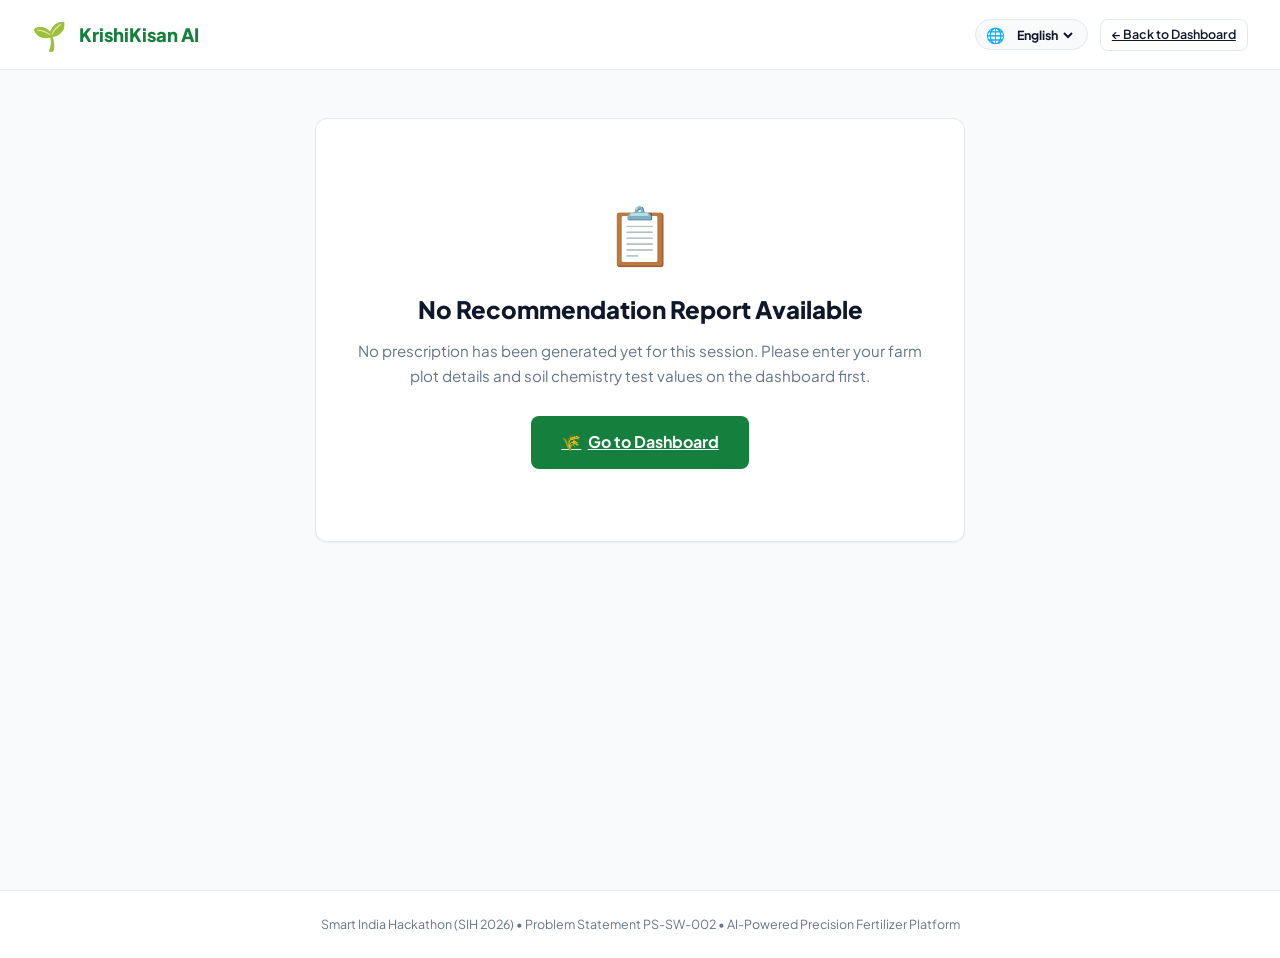
==== commit 905663a0: "Fixed! Navbar Buttons Are Now Side by Side" ====
--- a/fertilizer_app/templates/report.html
+++ b/fertilizer_app/templates/report.html
@@ -21,7 +21,7 @@
                 <span class="brand-title" data-i18n="brand.title">KrishiKisan AI</span>
             </div>
         </div>
-        <div class="nav-actions">
+        <div class="nav-actions" style="display: flex; align-items: center; gap: 0.75rem; flex-wrap: nowrap;">
             <div class="lang-selector-wrap">
                 <span class="lang-icon">🌐</span>
                 <select id="langSelect" class="lang-selector-select" aria-label="Select language" onchange="window.i18n.setLanguage(this.value)">
@@ -30,7 +30,7 @@
                     <option value="gu">ગુજરાતી</option>
                 </select>
             </div>
-            <a href="/" class="btn btn-outline btn-sm" id="btnTopBack" data-i18n="nav.backDashboard">← Back to Dashboard</a>
+            <a href="/" class="btn btn-outline btn-sm" id="btnTopBack" data-i18n="nav.backDashboard" style="white-space: nowrap;">← Back to Dashboard</a>
         </div>
     </header>
 
--- a/static/css/style.css
+++ b/static/css/style.css
@@ -144,6 +144,20 @@
     gap: 0.75rem;
 }
 
+.nav-actions {
+    display: inline-flex;
+    align-items: center;
+    gap: 0.75rem;
+    flex-wrap: nowrap;
+}
+
+.nav-actions .lang-selector-wrap,
+.nav-actions .btn {
+    white-space: nowrap;
+    display: inline-flex;
+    align-items: center;
+}
+
 /* Language Switcher */
 .lang-selector-wrap {
     display: flex;
